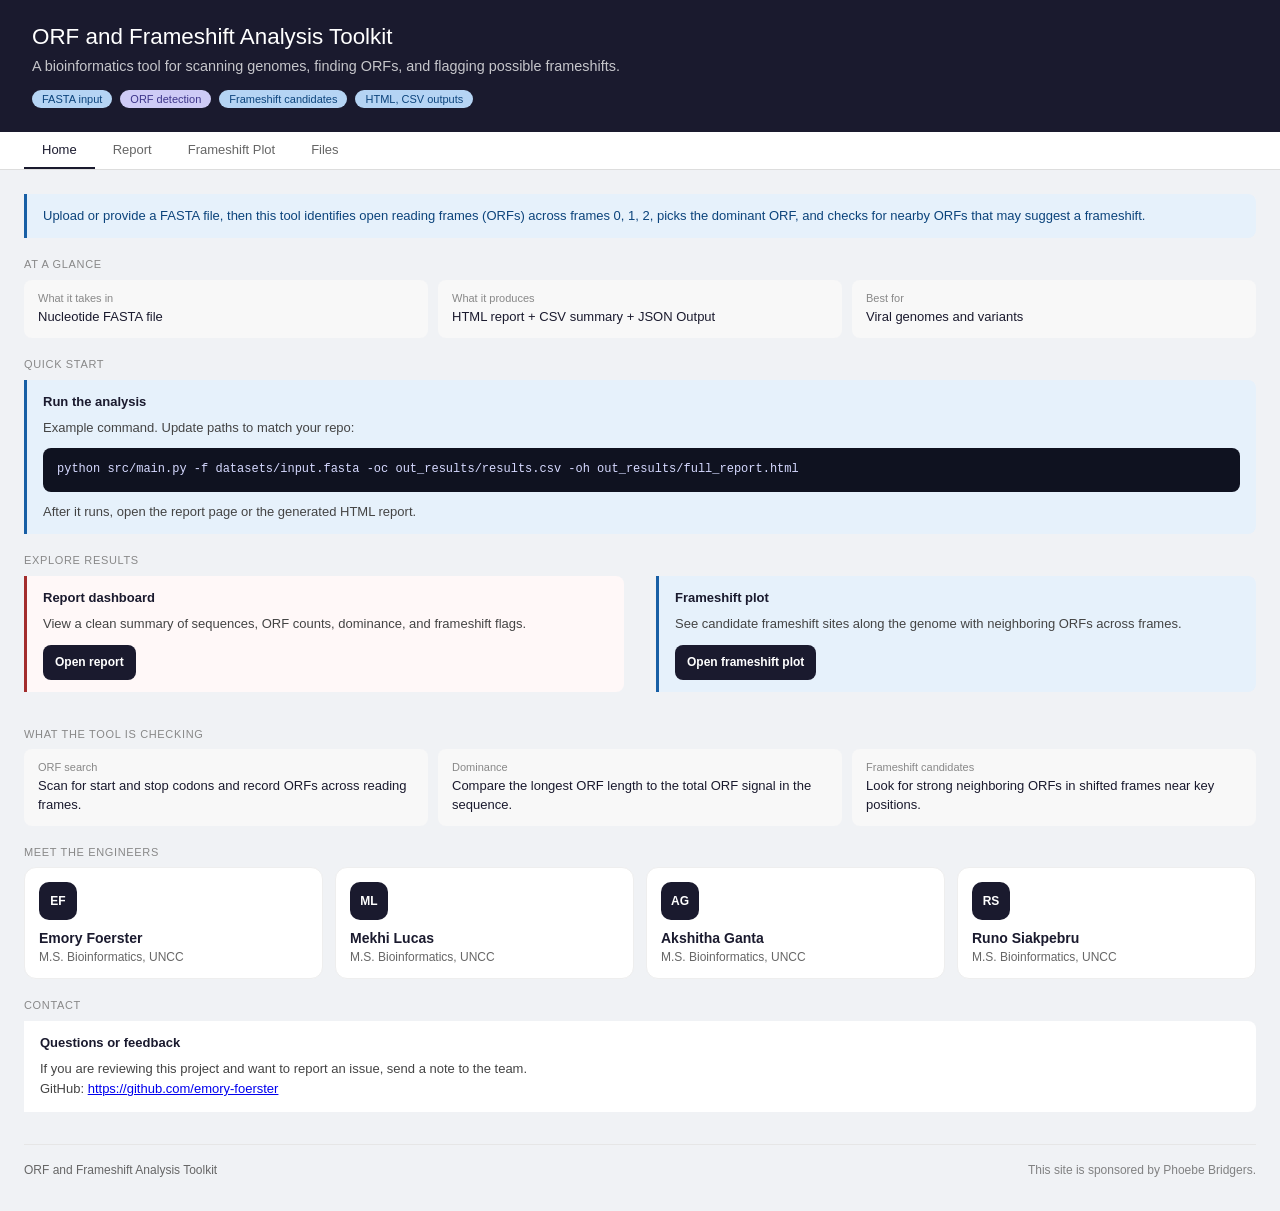
==== webapp/index.html @ 7afdefea "created web stuff and added pytest" ====
<!DOCTYPE html>
<html lang="en">
<head>
  <meta charset="UTF-8" />
  <meta name="viewport" content="width=device-width, initial-scale=1"/>
  <title>ORF and Frameshift Analysis Toolkit - Home</title>
  <link rel="stylesheet" href="css/style.css">
</head>

<body>
  <header>
    <h1>ORF and Frameshift Analysis Toolkit</h1>
    <p>A bioinformatics tool for scanning genomes, finding ORFs, and flagging possible frameshifts.</p>

    <div class="badges">
      <span class="badge badge-ref">FASTA input</span>
      <span class="badge badge-sars1">ORF detection</span>
      <span class="badge badge-ref">Frameshift candidates</span>
      <span class="badge badge-ref">HTML, CSV outputs</span>
    </div>
  </header>

  <nav class="main-tabs">
    <a class="main-tab active" href="/">Home</a>
    <a class="main-tab" href="/report">Report</a>
    <a class="main-tab" href="/frameshift-plot">Frameshift Plot</a>
    <a class="main-tab" href="/files">Files</a>
  </nav>

  <main class="tab-content active">
    <p class="summary-banner">
      Upload or provide a FASTA file, then this tool identifies open reading frames (ORFs) across frames 0, 1, 2,
      picks the dominant ORF, and checks for nearby ORFs that may suggest a frameshift.
    </p>

    <p class="section-title">At a glance</p>
    <div class="metrics-grid">
      <div class="metric-card">
        <div class="metric-label">What it takes in</div>
        <div class="metric-val metric-text">Nucleotide FASTA file</div>
      </div>
      <div class="metric-card">
        <div class="metric-label">What it produces</div>
        <div class="metric-val metric-text">HTML report + CSV summary + JSON Output</div>
      </div>
      <div class="metric-card">
        <div class="metric-label">Best for</div>
        <div class="metric-val metric-text">Viral genomes and variants</div>
      </div>
    </div>

    <p class="section-title">Quick start</p>
    <div class="finding-card finding-info">
      <div class="finding-title">Run the analysis</div>
      <p class="finding-body">
        Example command. Update paths to match your repo:
      </p>
      <pre class="code-block">python src/main.py -f datasets/input.fasta -oc out_results/results.csv -oh out_results/full_report.html</pre>
      <p class="finding-body">
        After it runs, open the report page or the generated HTML report.
      </p>
    </div>

    <p class="section-title">Explore results</p>
    <div class="two-col">
      <div class="finding-card finding-warn">
        <div class="finding-title">Report dashboard</div>
        <p class="finding-body">
          View a clean summary of sequences, ORF counts, dominance, and frameshift flags.
        </p>
        <p class="link-row"><a class="link-btn" href="/report">Open report</a></p>
      </div>

      <div class="finding-card finding-info">
        <div class="finding-title">Frameshift plot</div>
        <p class="finding-body">
          See candidate frameshift sites along the genome with neighboring ORFs across frames.
        </p>
        <p class="link-row"><a class="link-btn" href="/frameshift-plot">Open frameshift plot</a></p>
      </div>
    </div>

    <p class="section-title">What the tool is checking</p>
    <div class="metrics-grid">
      <div class="metric-card">
        <div class="metric-label">ORF search</div>
        <div class="metric-val metric-text">
          Scan for start and stop codons and record ORFs across reading frames.
        </div>
      </div>
      <div class="metric-card">
        <div class="metric-label">Dominance</div>
        <div class="metric-val metric-text">
          Compare the longest ORF length to the total ORF signal in the sequence.
        </div>
      </div>
      <div class="metric-card">
        <div class="metric-label">Frameshift candidates</div>
        <div class="metric-val metric-text">
          Look for strong neighboring ORFs in shifted frames near key positions.
        </div>
      </div>
    </div>

    <h3 class="section-title">Meet the engineers</h3>
    <div class="team-grid">
      <div class="team-card">
        <div class="avatar">EF</div>
        <div class="team-name">Emory Foerster </div>
        <div class="team-role">M.S. Bioinformatics, UNCC</div>
      </div>
      <div class="team-card">
        <div class="avatar">ML</div>
        <div class="team-name">Mekhi Lucas</div>
        <div class="team-role">M.S. Bioinformatics, UNCC</div>
      </div>
      <div class="team-card">
        <div class="avatar">AG</div>
        <div class="team-name">Akshitha Ganta</div>
        <div class="team-role">M.S. Bioinformatics, UNCC</div>
      </div>
      <div class="team-card">
        <div class="avatar">RS</div>
        <div class="team-name">Runo Siakpebru</div>
        <div class="team-role">M.S. Bioinformatics, UNCC</div>
      </div>
    </div>

    <p class="section-title">Contact</p>
    <div class="finding-card">
      <div class="finding-title">Questions or feedback</div>
      <p class="finding-body">
        If you are reviewing this project and want to report an issue, send a note to the team.
      </p>
      <p class="finding-body">
        GitHub: <a href="https://github.com/emory-foerster/BINF_6112_Final" target="_blank" rel="noopener">https://github.com/emory-foerster</a>
      </p>
    </div>

    <footer class="site-footer">
      <div>ORF and Frameshift Analysis Toolkit</div>
      <div class="muted">This site is sponsored by Phoebe Bridgers.</div>
    </footer>
  </main>
</body>
</html>
---- webapp/css/style.css ----
*{box-sizing:border-box;margin:0;padding:0;}
body{font-family:'Segoe UI',sans-serif;background:#f0f2f5;color:#222;font-size:14px;}

header{background:#1a1a2e;color:white;padding:1.5rem 2rem;}
header h1{font-size:1.4rem;font-weight:500;}
header p{opacity:.75;font-size:.9rem;margin-top:6px;max-width:980px;line-height:1.5;}

.badges{display:flex;gap:8px;margin-top:12px;flex-wrap:wrap;}
.badge{font-size:11px;padding:3px 10px;border-radius:20px;font-weight:500;}
.badge-ref{background:#B5D4F4;color:#0C447C;}
.badge-sars1{background:#CECBF6;color:#3C3489;}

.main-tabs{display:flex;gap:0;border-bottom:1px solid #ddd;background:white;padding:0 1.5rem;}
.main-tab{
  padding:10px 18px;
  font-size:13px;
  border-bottom:2px solid transparent;
  color:#666;
  text-decoration:none;
  display:inline-block;
}
.main-tab.active{color:#1a1a2e;border-bottom:2px solid #1a1a2e;font-weight:500;}
.main-tab:hover{color:#1a1a2e;}

.tab-content{padding:1.5rem;max-width:1300px;margin:0 auto;}
.summary-banner{
  background:#E6F1FB;
  border-left:3px solid #185FA5;
  border-radius:0 8px 8px 0;
  padding:12px 16px;
  margin-bottom:1.25rem;
  font-size:13px;
  line-height:1.6;
  color:#0C447C;
}

.section-title{
  font-size:11px;
  font-weight:500;
  text-transform:uppercase;
  letter-spacing:.06em;
  color:#888;
  margin:1.25rem 0 .6rem;
}

.metrics-grid{
  display:grid;
  grid-template-columns:repeat(auto-fit,minmax(190px,1fr));
  gap:10px;
  margin-bottom:1.25rem;
}
.metric-card{background:#f8f8f8;border-radius:8px;padding:12px 14px;}
.metric-label{font-size:11px;color:#888;margin-bottom:4px;}
.metric-val{font-size:22px;font-weight:500;color:#1a1a2e;}
.metric-text{font-size:13px;font-weight:500;line-height:1.4;}

.two-col{display:grid;grid-template-columns:1fr 1fr;gap:2rem;margin-bottom:1rem;}
.finding-card{border-radius:0 8px 8px 0;padding:12px 16px;margin-bottom:1rem;font-size:13px;line-height:1.6;background:white;}
.finding-warn{background:#fff8f8;border-left:3px solid #A32D2D;}
.finding-info{background:#E6F1FB;border-left:3px solid #185FA5;}
.finding-title{font-weight:600;margin-bottom:5px;color:#1a1a2e;}
.finding-body{color:#444;}

.code-block{
  display:block;
  background:#0f1220;
  color:#d6d9ff;
  border-radius:8px;
  padding:12px 14px;
  margin:10px 0;
  font-family:ui-monospace, SFMono-Regular, Menlo, Monaco, Consolas, "Liberation Mono", "Courier New", monospace;
  font-size:12px;
  overflow-x:auto;
}

.link-row{margin-top:10px;}
.link-btn{
  display:inline-block;
  background:#1a1a2e;
  color:white;
  padding:8px 12px;
  border-radius:8px;
  text-decoration:none;
  font-size:12px;
  font-weight:600;
}
.link-btn:hover{opacity:.9;}

.team-grid{
  display:grid;
  grid-template-columns:repeat(auto-fit,minmax(220px,1fr));
  gap:12px;
  margin-bottom:1.25rem;
}
.team-card{
  background:#ffffff;
  border:1px solid #eee;
  border-radius:12px;
  padding:14px;
}
.avatar{
  width:38px;height:38px;border-radius:10px;
  background:#1a1a2e;color:white;
  display:flex;align-items:center;justify-content:center;
  font-weight:700;font-size:12px;
  margin-bottom:10px;
}
.team-name{font-weight:650;color:#1a1a2e;margin-bottom:4px;}
.team-role{font-size:12px;color:#666;}

.site-footer{
  margin-top:2rem;
  padding:18px 0 10px 0;
  border-top:1px solid #e6e6e6;
  color:#666;
  font-size:12px;
  display:flex;
  justify-content:space-between;
  gap:10px;
  flex-wrap:wrap;
}
.muted{opacity:.8;}

@media(max-width:700px){
  .two-col{grid-template-columns:1fr;}
}
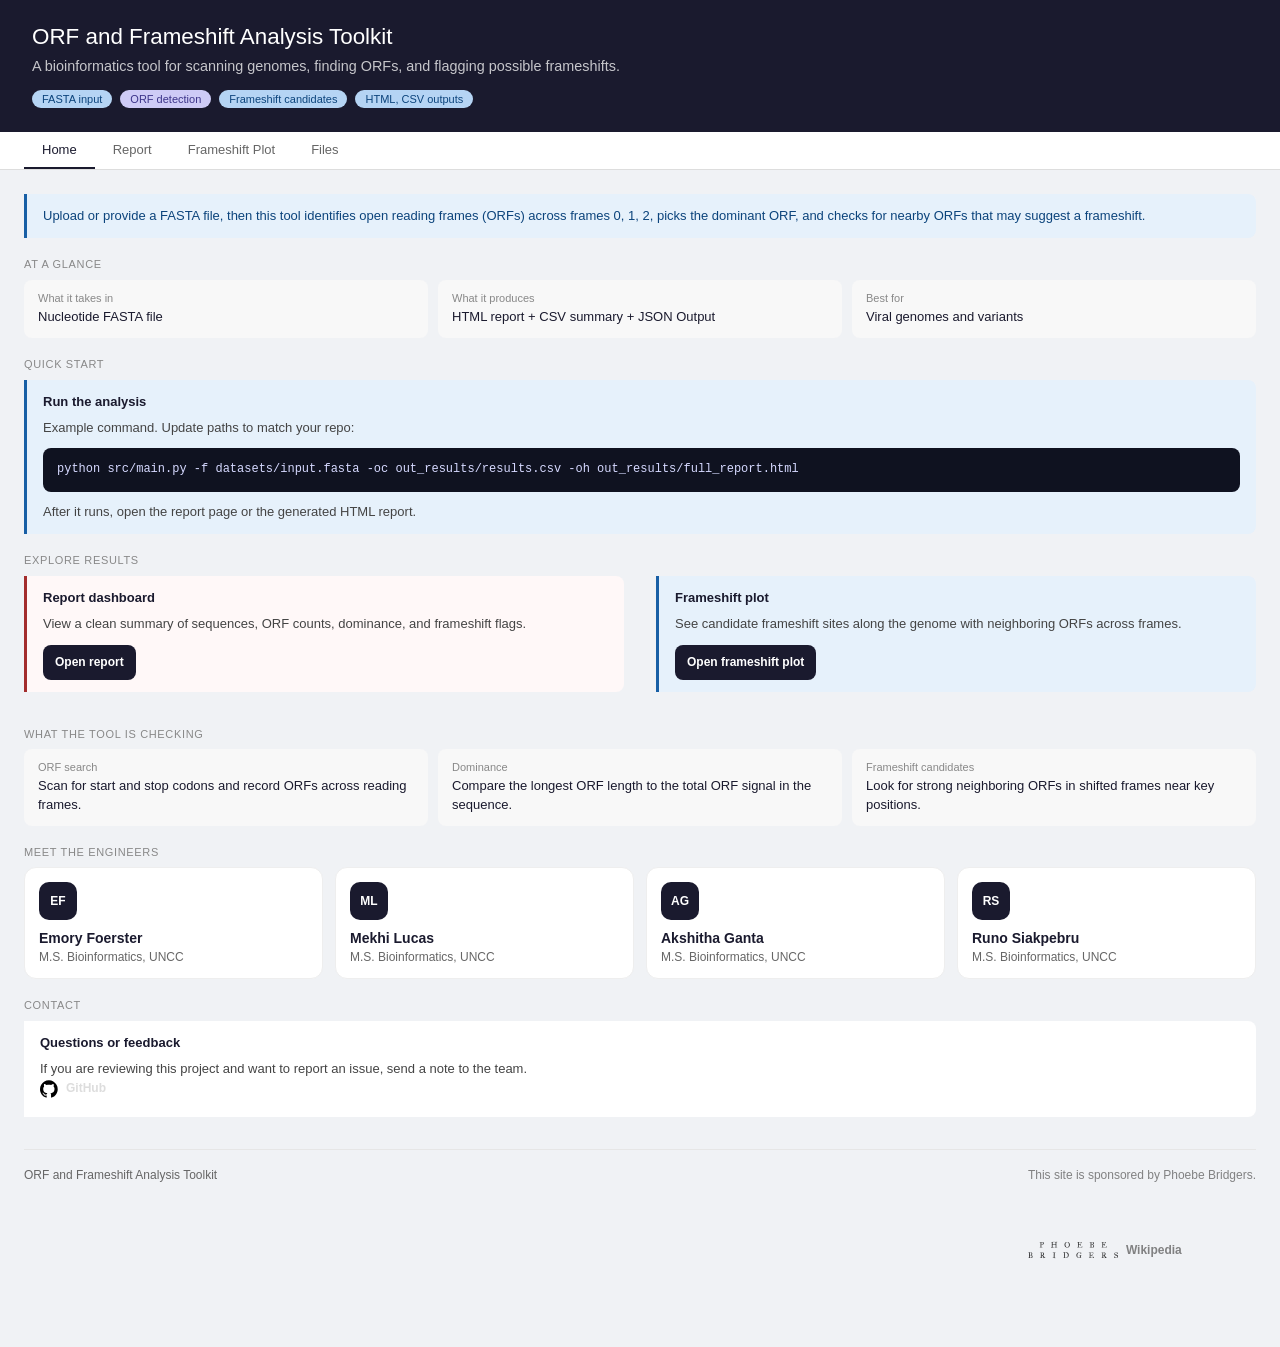
==== commit c9473132: "mostly done" ====
--- a/webapp/index.html
+++ b/webapp/index.html
@@ -132,15 +132,23 @@
       <p class="finding-body">
         If you are reviewing this project and want to report an issue, send a note to the team.
       </p>
-      <p class="finding-body">
-        GitHub: <a href="https://github.com/emory-foerster/BINF_6112_Final" target="_blank" rel="noopener">https://github.com/emory-foerster</a>
-      </p>
+      <a class="github-link" href="https://github.com/emory-foerster/BINF_6112_Final" target="_blank" rel="noopener"> <img src="css/icons/github.svg" alt="GitHub" class="github-icon"><span class="github-text">GitHub</span>
+      </a>
     </div>
 
     <footer class="site-footer">
-      <div>ORF and Frameshift Analysis Toolkit</div>
-      <div class="muted">This site is sponsored by Phoebe Bridgers.</div>
-    </footer>
+
+  <div>ORF and Frameshift Analysis Toolkit</div>
+  <div class="muted">
+    This site is sponsored by Phoebe Bridgers.
+    <div style="margin-top:8px;">
+      <a class="icon-link" href="https://en.wikipedia.org/wiki/Phoebe_Bridgers" target="_blank" rel="noopener">
+        <img src="css/icons/bridgers.svg" alt="Phoebe Bridgers" class="icon-small">
+        <span class="icon-text">Wikipedia</span>
+      </a>
+    </div>
+  </div>
+</footer>
   </main>
 </body>
 </html>
--- a/webapp/css/style.css
+++ b/webapp/css/style.css
@@ -123,4 +123,47 @@
 
 @media(max-width:700px){
   .two-col{grid-template-columns:1fr;}
+}
+.github-link{
+  display:inline-flex;
+  align-items:center;
+  gap:8px;
+  text-decoration:none;
+  color:inherit;
+  font-weight:600;
+}
+
+.github-icon{
+  width:18px;
+  height:18px;
+}
+
+.github-link:hover{
+  opacity:0.85;
+}
+
+.github-text{
+  font-size:12px;
+  color:#ddd; /* if in dark header */
+}
+.icon-link{
+  display:inline-flex;
+  align-items:center;
+  gap:8px;
+  text-decoration:none;
+  color:inherit;
+  font-weight:600;
+}
+
+.icon-small{
+  width:90px;
+  height:120px;
+}
+
+.icon-link:hover{
+  opacity:0.85;
+}
+
+.icon-text{
+  font-size:12px;
 }
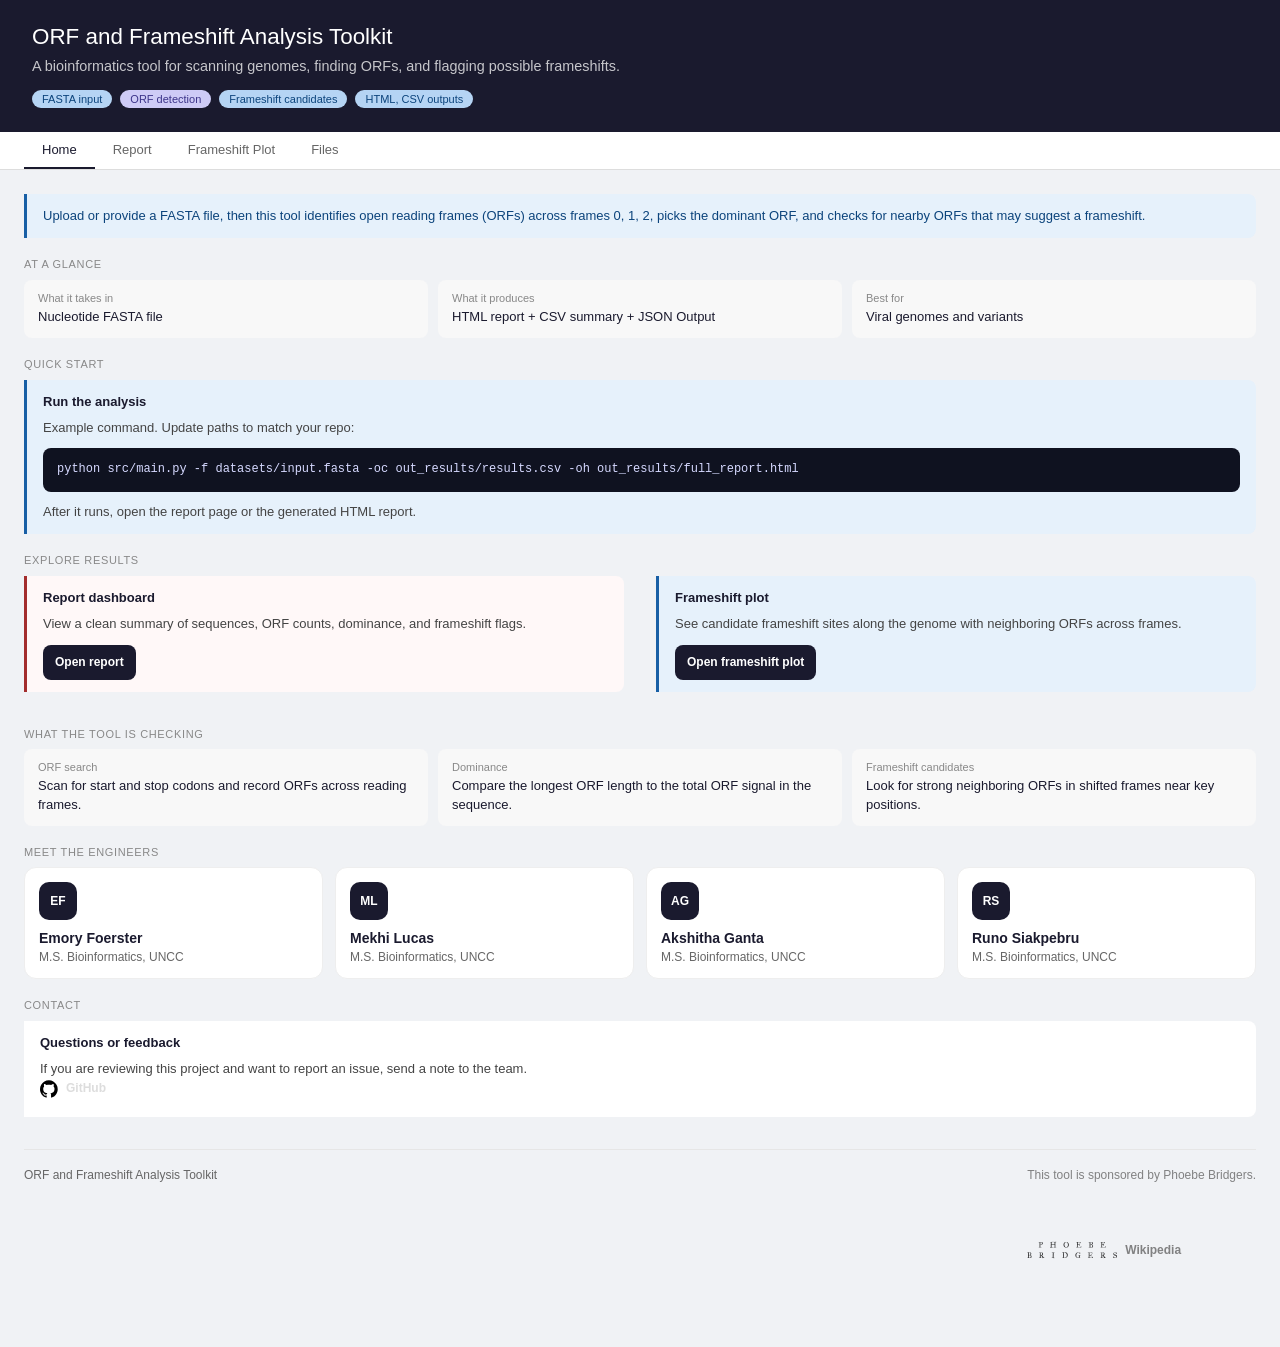
==== commit ef03082e: "update index.html" ====
--- a/webapp/index.html
+++ b/webapp/index.html
@@ -140,7 +140,7 @@
 
   <div>ORF and Frameshift Analysis Toolkit</div>
   <div class="muted">
-    This site is sponsored by Phoebe Bridgers.
+    This tool is sponsored by Phoebe Bridgers.
     <div style="margin-top:8px;">
       <a class="icon-link" href="https://en.wikipedia.org/wiki/Phoebe_Bridgers" target="_blank" rel="noopener">
         <img src="css/icons/bridgers.svg" alt="Phoebe Bridgers" class="icon-small">
